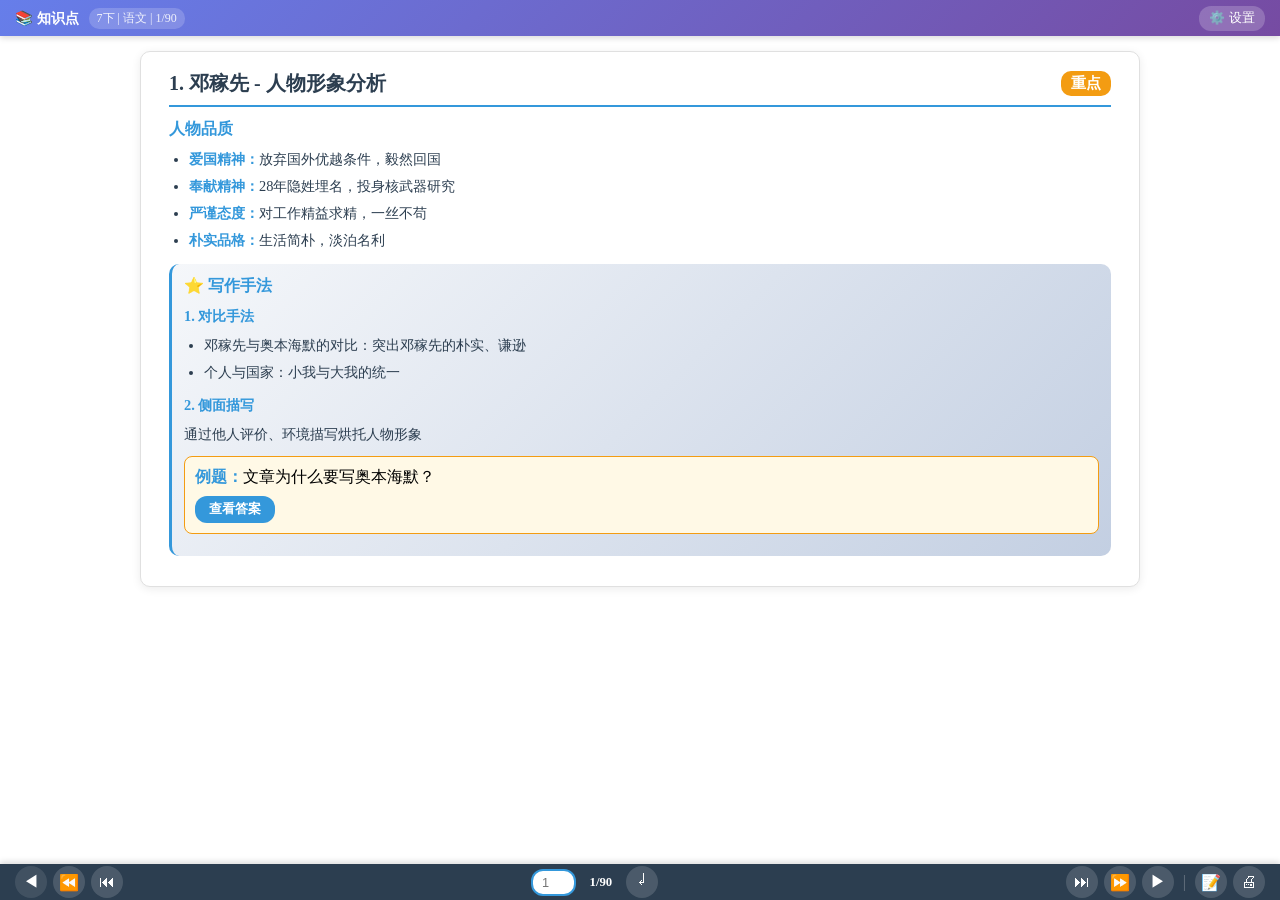
==== index.html @ 6ebe33c6 "refactor: 清理已合并的补充数据文件并修正文档 - 删除data/grade7b-history-supplement.js（已合并到主文件） - 删除data/grade7b-geograp" ====
<!DOCTYPE html>
<html lang="zh-CN">
<head>
    <meta charset="UTF-8">
    <meta name="viewport" content="width=device-width, initial-scale=1.0">
    <title>知识点学习</title>
    <style>
        * { margin: 0; padding: 0; box-sizing: border-box; }
        
        body { overflow: hidden; touch-action: none;
        }

        .container {
            width: 100%;
            min-height: 100vh;
            height: auto;
            background: white;
            display: flex;
            flex-direction: column;
            padding-bottom: 36px; /* 为底部导航栏留出空间 */
        }

        /* 顶部工具栏 - 超紧凑 */
        .toolbar {
            background: linear-gradient(135deg, #667eea 0%, #764ba2 100%);
            color: white;
            padding: 6px 15px;
            display: flex;
            justify-content: space-between;
            align-items: center;
            box-shadow: 0 2px 6px rgba(0,0,0,0.15);
            z-index: 1000;
            height: 36px;
            flex-shrink: 0;
        }

        .toolbar-left {
            display: flex;
            align-items: center;
            gap: 10px;
        }

        .toolbar h1 {
            font-size: 0.9em;
            font-weight: 600;
        }

        .stats-text {
            font-size: 0.75em;
            opacity: 0.9;
            padding: 2px 8px;
            background: rgba(255,255,255,0.2);
            border-radius: 10px;
        }

        .settings-btn {
            background: rgba(255,255,255,0.2);
            color: white;
            border: none;
            padding: 4px 10px;
            border-radius: 12px;
            cursor: pointer;
            font-size: 0.8em;
            transition: all 0.3s;
        }

        .settings-btn:hover {
            background: rgba(255,255,255,0.3);
        }

        /* 设置面板 */
        .settings-panel {
            position: fixed;
            top: 38px;
            right: 15px;
            background: white;
            border-radius: 10px;
            padding: 12px;
            box-shadow: 0 4px 20px rgba(0,0,0,0.25);
            z-index: 1000;
            display: none;
            min-width: 200px;
        }

        .settings-panel.show {
            display: block;
            animation: slideDown 0.2s ease;
        }

        @keyframes slideDown {
            from { opacity: 0; transform: translateY(-6px); }
            to { opacity: 1; transform: translateY(0); }
        }

        .settings-group {
            margin-bottom: 10px;
        }

        .settings-group:last-child {
            margin-bottom: 0;
        }

        .settings-label {
            color: #2c3e50;
            font-weight: 600;
            margin-bottom: 5px;
            display: block;
            font-size: 0.8em;
        }

        .settings-select {
            width: 100%;
            padding: 6px;
            border: 2px solid #3498db;
            border-radius: 6px;
            font-size: 0.85em;
            cursor: pointer;
            background: white;
        }

        /* 主内容区 - 固定高度，内部滚动 */
        .main-content {
            flex: 1;
            overflow-y: visible;
            overflow-x: hidden;
            padding: 15px 25px;
            padding-bottom: 60px; /* 为底部导航栏留出空间 */
            touch-action: pan-y;
            -webkit-overflow-scrolling: touch;
        }

        /* 知识点卡片 - 紧凑 */
        .slide-card {
            /* No transition - controlled by JS */
            transition: transform 0.25s ease-out, opacity 0.25s ease-out;
        }
        
        @keyframes slideInLeft {
            from { transform: translateX(30px); opacity: 0; }
            to { transform: translateX(0); opacity: 1; }
        }
        
        @keyframes slideInRight {
            from { transform: translateX(-30px); opacity: 0; }
            to { transform: translateX(0); opacity: 1; }
        }
        
        .slide-card.animate-left {
            animation: slideInLeft 0.25s ease-out;
        }
        
        .slide-card.animate-right {
            animation: slideInRight 0.25s ease-out;
        }
        
        .slide-card {
            max-width: 1000px;
            margin: 0 auto;
            background: white;
            border-radius: 10px;
            padding: 18px 28px;
            box-shadow: 0 2px 10px rgba(0,0,0,0.08);
            border: 1px solid #e0e0e0;
        }

        .slide-card h3 {
            color: #2c3e50;
            font-size: 1.25em;
            margin-bottom: 12px;
            padding-bottom: 8px;
            border-bottom: 2px solid #3498db;
            display: flex;
            align-items: center;
            justify-content: space-between;
        }

        .tag {
            display: inline-block;
            padding: 3px 10px;
            border-radius: 10px;
            font-size: 0.75em;
            font-weight: 600;
        }

        .tag.important { background: #f39c12; color: white; }
        .tag.basic { background: #27ae60; color: white; }

        .slide-card h4 {
            color: #3498db;
            font-size: 1em;
            margin: 12px 0 8px;
        }

        .slide-card h5 {
            color: #2c3e50;
            font-size: 0.95em;
            margin: 10px 0 6px;
        }

        .slide-card p {
            line-height: 1.6;
            color: #2c3e50;
            margin-bottom: 6px;
            font-size: 0.9em;
        }

        .slide-card ul {
            margin-left: 20px;
            margin-bottom: 10px;
        }

        .slide-card li {
            line-height: 1.6;
            margin-bottom: 4px;
            color: #2c3e50;
            font-size: 0.9em;
        }

        .slide-card strong {
            color: #3498db;
            font-weight: 600;
        }

        .formula {
            background: #2c3e50;
            color: white;
            padding: 10px 15px;
            border-radius: 8px;
            margin: 10px 0;
            font-family: 'Courier New', monospace;
            line-height: 1.5;
            font-size: 0.85em;
        }

        .advanced {
            background: linear-gradient(135deg, #f5f7fa 0%, #c3cfe2 100%);
            padding: 12px;
            border-radius: 10px;
            margin: 12px 0;
            border-left: 3px solid #3498db;
        }

        .advanced h4 {
            color: #3498db;
            margin-top: 0;
            margin-bottom: 8px;
        }

        .example {
            background: #fff9e6;
            border: 1px solid #f39c12;
            padding: 10px;
            border-radius: 8px;
            margin: 10px 0;
        }

        .answer {
            display: none;
            background: #ecf0f1;
            padding: 10px;
            border-radius: 8px;
            margin-top: 8px;
            border-left: 3px solid #27ae60;
            line-height: 1.5;
            font-size: 0.85em;
        }

        .answer.show {
            display: block;
            animation: fadeIn 0.2s ease;
        }

        @keyframes fadeIn {
            from { opacity: 0; }
            to { opacity: 1; }
        }

        .show-answer {
            background: #3498db;
            color: white;
            border: none;
            padding: 5px 14px;
            border-radius: 12px;
            cursor: pointer;
            font-weight: 600;
            font-size: 0.8em;
            margin-top: 8px;
            transition: all 0.3s;
        }

        .show-answer:hover {
            background: #2980b9;
        }

        /* 底部工具栏 - 超紧凑 */
        .nav-bar {
            position: fixed;
            bottom: 0;
            left: 0;
            right: 0;
            background: #2c3e50;
            padding: 6px 15px;
            display: flex;
            justify-content: space-between;
            align-items: center;
            box-shadow: 0 -2px 6px rgba(0,0,0,0.15);
            z-index: 1000;
            height: 36px;
        }

        .nav-left, .nav-center, .nav-right {
            display: flex;
            align-items: center;
            gap: 6px;
        }

        .icon-btn {
            background: rgba(255,255,255,0.15);
            color: white;
            border: none;
            width: 32px;
            height: 32px;
            border-radius: 50%;
            cursor: pointer;
            font-size: 1em;
            transition: all 0.3s;
            display: flex;
            align-items: center;
            justify-content: center;
        }

        .icon-btn:hover {
            background: #3498db;
            transform: scale(1.1);
        }

        .icon-btn:disabled {
            background: rgba(255,255,255,0.1);
            cursor: not-allowed;
            transform: none;
        }

        .page-info {
            color: white;
            font-size: 0.8em;
            font-weight: 600;
            padding: 0 8px;
        }

        .jump-input {
            width: 45px;
            padding: 4px 6px;
            border: 2px solid #3498db;
            border-radius: 12px;
            text-align: center;
            font-size: 0.8em;
            background: white;
        }

        /* 响应式 */
        @media (max-width: 768px) {
            .toolbar {
                padding: 5px 12px;
                height: 34px;
            }

            .toolbar h1 {
                font-size: 0.85em;
            }

            .stats-text {
                font-size: 0.7em;
            }

            .main-content {
                padding: 12px;
                padding-bottom: 70px; /* 移动端增加底部间距 */
            }

            .slide-card {
                padding: 15px;
            }

            .slide-card h3 {
                font-size: 1.1em;
            }

            .nav-bar {
                padding: 5px 10px;
                height: 34px;
            }

            .icon-btn {
                width: 28px;
                height: 28px;
                font-size: 0.9em;
            }
        }

        /* 打印样式 */
        @media print {
            .toolbar, .nav-bar, .settings-panel {
                display: none !important;
            }

            .main-content {
                overflow: visible;
                height: auto;
            }

            .slide-card {
                box-shadow: none;
                border: 1px solid #ddd;
            }
        }
    </style>
</head>
<body>
    <div class="container">
        <!-- 顶部工具栏 -->
        <div class="toolbar">
            <div class="toolbar-left">
                <h1>📚 知识点</h1>
                <span class="stats-text" id="statsText">7下 | 语文 | 1/90</span>
            </div>
            <button class="settings-btn" onclick="toggleSettings()">⚙️ 设置</button>
        </div>

        <!-- 设置面板 -->
        <div class="settings-panel" id="settingsPanel">
            <div class="settings-group">
                <label class="settings-label">选择年级</label>
                <select class="settings-select" id="gradeSelect" onchange="changeGrade()">
                    <option value="grade2">2年级下学期</option>
                    <option value="grade7a">7年级上学期</option>
                    <option value="grade7b" selected>7年级下学期</option>
                    <option value="grade8a">8年级上学期</option>
                    <option value="grade8b">8年级下学期</option>
                </select>
            </div>
            <div class="settings-group">
                <label class="settings-label">选择科目</label>
                <select class="settings-select" id="subjectSelect" onchange="changeSubject()">
                    <option value="chinese" selected>📖 语文</option>
                    <option value="math">🔢 数学</option>
                    <option value="english">🇬🇧 英语</option>
                    <option value="history">📜 历史</option>
                    <option value="geography">🌍 地理</option>
                </select>
            </div>
        </div>

        <!-- 主内容区 -->
        <div class="main-content" id="mainContent">
            <div class="slide-card" id="slideContent">
                <!-- 内容将在这里显示 -->
            </div>
        </div>

        <!-- 底部工具栏 -->
        <div class="nav-bar">
            <div class="nav-left">
                <button class="icon-btn" id="prevBtn" onclick="navigate(-1)" title="上一页">◀</button>
                <button class="icon-btn" onclick="navigate(-10)" title="后退10页">⏪</button>
                <button class="icon-btn" onclick="jumpToFirst()" title="第一页">⏮</button>
            </div>
            
            <div class="nav-center">
                <input type="number" class="jump-input" id="jumpInput" min="1" placeholder="1" title="输入页码">
                <span class="page-info" id="pageInfo">1/90</span>
                <button class="icon-btn" onclick="jumpToPage()" title="跳转">↵</button>
            </div>
            
            <div class="nav-right">
                <button class="icon-btn" onclick="jumpToEnd()" title="最后一页">⏭</button>
                <button class="icon-btn" onclick="navigate(10)" title="前进10页">⏩</button>
                <button class="icon-btn" id="nextBtn" onclick="navigate(1)" title="下一页">▶</button>
                <span style="color: rgba(255,255,255,0.3); margin: 0 3px;">|</span>
                <button class="icon-btn" onclick="exportMarkdown()" title="保存为Markdown">📝</button>
                <button class="icon-btn" onclick="window.print()" title="打印/保存PDF">🖨</button>
            </div>
        </div>
    </div>

    <!-- 加载知识点库 -->
    <script src="grade7b-chinese.js"></script>
    <script src="grade7b-math.js"></script>
    <script src="grade7b-english.js"></script>
    <script src="grade7b-history.js"></script>
    <script src="grade7b-geography.js"></script>

    <script>
        // 数据展平函数
        function flattenKnowledge(data) {
            if (!data) return [];
            if (Array.isArray(data)) return data;
            if (data.units) {
                let result = [];
                for (let unit of data.units) {
                    if (unit.knowledgePoints) result = result.concat(unit.knowledgePoints);
                }
                return result;
            }
            if (data.chapters) {
                let result = [];
                for (let chapter of data.chapters) {
                    if (chapter.knowledgePoints) result = result.concat(chapter.knowledgePoints);
                }
                return result;
            }
            // 处理unit1, unit2, unit3格式
            let result = [];
            for (let i = 1; i <= 10; i++) {
                let unit = data['unit' + i];
                if (unit && Array.isArray(unit)) {
                    result = result.concat(unit);
                }
            }
            return result;
        }

        // 知识点格式转换
        function convertKnowledgePoint(kp, subject) {
            let content = '';
            let tag = '基础';
            let tagClass = 'basic';
            let title = '';

            if (subject === 'chinese') {
                // 语文已经是正确格式
                return kp;
            } else if (subject === 'math') {
                title = kp.name || kp.id || '知识点';
                tag = (kp.tags && kp.tags.includes('必考')) ? '重点' : '基础';
                tagClass = (kp.tags && kp.tags.includes('必考')) ? 'important' : 'basic';

                if (kp.definition) {
                    content += `<h4>定义</h4><p>${kp.definition}</p>`;
                }
                if (kp.formula) {
                    content += `<div class="formula">${kp.formula}</div>`;
                }
                if (kp.example) {
                    content += `<div class="example">`;
                    content += `<strong>例题：</strong>${kp.example.question}<br/>`;
                    content += `<button class="show-answer" onclick="toggleAnswer(this)">查看答案</button>`;
                    content += `<div class="answer">${kp.example.answer}</div>`;
                    content += `</div>`;
                }
                if (kp.commonErrors) {
                    content += `<div class="advanced"><h4>⚠️ 易错点</h4><p>${kp.commonErrors}</p></div>`;
                }
            } else if (subject === 'english') {
                title = kp.title || kp.id || '知识点';
                tag = (kp.tag === '必考') ? '重点' : '基础';
                tagClass = (kp.tag === '必考') ? 'important' : 'basic';

                if (kp.grammar) {
                    content += `<h4>语法</h4><p>${kp.grammar}</p>`;
                }
                if (kp.vocabulary) {
                    content += `<h4>词汇</h4><p>${kp.vocabulary}</p>`;
                }
                if (kp.examples && kp.examples.length > 0) {
                    content += `<h4>📝 例句</h4><ul>`;
                    kp.examples.forEach(ex => {
                        content += `<li><strong>${ex.en}</strong> - ${ex.cn}`;
                        if (ex.note) content += ` (${ex.note})`;
                        content += `</li>`;
                    });
                    content += `</ul>`;
                }
                if (kp.commonMistakes) {
                    content += `<div class="advanced"><h4>⚠️ 易错</h4><p>${kp.commonMistakes}</p></div>`;
                }
            }

            return { title, tag, tagClass, content };
        }

        // 清理内容
        function cleanContent(html) {
            return html.replace(/如图[，,。、]/g, '')
                       .replace(/\(如图\)/g, '')
                       .replace(/（如图）/g, '')
                       .replace(/如图所示[，,。、]/g, '');
        }

        // 各年级知识点数据
        const gradeData = {
            grade2: {
                chinese: [
                    {
                        title: "1. 认识常用汉字",
                        tag: "基础",
                        tagClass: "basic",
                        content: `
                            <h4>多音字</h4>
                            <ul>
                                <li><strong>乐：</strong>lè（快乐）、yuè（音乐）</li>
                                <li><strong>长：</strong>cháng（长短）、zhǎng（成长）</li>
                                <li><strong>种：</strong>zhǒng（种子）、zhòng（种树）</li>
                            </ul>
                            <h4>形近字</h4>
                            <ul>
                                <li>已（已经）/ 己（自己）</li>
                                <li>峰（山峰）/ 锋（锋利）</li>
                            </ul>
                        `
                    },
                    {
                        title: "2. 词语积累",
                        tag: "基础",
                        tagClass: "basic",
                        content: `
                            <h4>AABB式词语</h4>
                            <ul>
                                <li>高高兴兴、平平安安、快快乐乐</li>
                                <li>明明白白、红红火火、干干净净</li>
                            </ul>
                            <h4>ABAB式词语</h4>
                            <ul>
                                <li>雪白雪白、火红火红、碧绿碧绿</li>
                            </ul>
                        `
                    },
                    {
                        title: "3. 句子训练",
                        tag: "重点",
                        tagClass: "important",
                        content: `
                            <h4>标点符号</h4>
                            <ul>
                                <li><strong>句号（。）：</strong>陈述句末尾</li>
                                <li><strong>问号（？）：</strong>疑问句末尾</li>
                                <li><strong>感叹号（！）：</strong>感叹句末尾</li>
                            </ul>
                            <div class="example">
                                <strong>例题：</strong>给句子加标点<br>
                                1. 春天来了__<br>
                                2. 你去哪里__<br>
                                <button class="show-answer" onclick="toggleAnswer(this)">查看答案</button>
                                <div class="answer">
                                    1. 春天来了。<br>
                                    2. 你去哪里？
                                </div>
                            </div>
                        `
                    }
                ],
                math: [
                    {
                        title: "1. 万以内数的认识",
                        tag: "基础",
                        tagClass: "basic",
                        content: `
                            <h4>数位顺序</h4>
                            <ul>
                                <li>个位、十位、百位、千位、万位</li>
                            </ul>
                            <h4>数的组成</h4>
                            <p>3254 = 3000 + 200 + 50 + 4</p>
                            <p>= 3个千 + 2个百 + 5个十 + 4个一</p>
                        `
                    }
                ],
                english: [
                    {
                        title: "1. Numbers 1-20",
                        tag: "基础",
                        tagClass: "basic",
                        content: `
                            <h4>数字1-20</h4>
                            <p>one, two, three, four, five, six, seven, eight, nine, ten</p>
                            <p>eleven, twelve, thirteen, fourteen, fifteen, sixteen, seventeen, eighteen, nineteen, twenty</p>
                        `
                    }
                ],
                history: [],
                geography: []
            },
            grade7a: {
                chinese: [
                    {
                        title: "1. 古诗文《世说新语》",
                        tag: "必考",
                        tagClass: "important",
                        content: `
                            <h4>《咏雪》</h4>
                            <p>谢太傅寒雪日内集，与儿女讲论文义。俄而雪骤，公欣然曰："白雪纷纷何所似？"兄子胡儿曰："撒盐空中差可拟。"兄女曰："未若柳絮因风起。"公大笑乐。</p>
                            <h4>重点字词</h4>
                            <ul>
                                <li>内集：把家里人聚集在一起</li>
                                <li>儿女：子侄辈</li>
                                <li>俄而：不久，一会儿</li>
                            </ul>
                        `
                    }
                ],
                math: [],
                english: [],
                history: [],
                geography: []
            },
            grade7b: {
                chinese: flattenKnowledge(typeof grade7bChinese !== 'undefined' ? grade7bChinese : []),
                math: flattenKnowledge(typeof grade7bMath !== 'undefined' ? grade7bMath : {}).map(kp => convertKnowledgePoint(kp, 'math')),
                english: flattenKnowledge(typeof grade7bEnglish !== 'undefined' ? grade7bEnglish : {}).map(kp => convertKnowledgePoint(kp, 'english')),
                history: flattenKnowledge(typeof grade7bHistory !== 'undefined' ? grade7bHistory : []),
                geography: typeof grade7bGeography !== 'undefined' ? grade7bGeography : []
            },
            grade8a: {
                chinese: [],
                math: [],
                english: [],
                history: [],
                geography: []
            },
            grade8b: {
                chinese: [],
                math: [],
                english: [],
                history: [],
                geography: []
            }
        };

        // 状态
        let currentGrade = 'grade7b';
        let currentSubject = 'chinese';
        let currentIndex = 0;
        let settingsVisible = false;
        let touchStartX = 0;
        let touchEndX = 0;

        // 科目名称映射
        const subjectNames = {
            chinese: '语文',
            math: '数学',
            english: '英语',
            history: '历史',
            geography: '地理'
        };

        const gradeNames = {
            grade2: '2下',
            grade7a: '7上',
            grade7b: '7下',
            grade8a: '8上',
            grade8b: '8下'
        };

        // 初始化
        function init() {
            updateSlide();
            updateSubjectOptions();
            
            // 点击页面其他地方关闭设置面板
            document.addEventListener('click', (e) => {
                if (settingsVisible && 
                    !e.target.closest('.settings-panel') && 
                    !e.target.closest('.settings-btn')) {
                    toggleSettings();
                }
            });

            // Click left/right half
            const mainContent = document.getElementById('mainContent');
            
            // Touch events for swipe
            mainContent.addEventListener('touchstart', function(e) {
                touchStartX = e.changedTouches[0].screenX;
            }, {passive: false});

            mainContent.addEventListener('touchend', function(e) {
                touchEndX = e.changedTouches[0].screenX;
                handleSwipe();
            }, {passive: false});

            // Click handler
            mainContent.addEventListener('click', function(e) {
                const width = window.innerWidth;
                const x = e.clientX;
                
                if (x < width / 2) {
                    navigate(-1);
                } else {
                    navigate(1);
                }
            });
        }

        // 更新科目选项
        function updateSubjectOptions() {
            const data = gradeData[currentGrade];
            const select = document.getElementById('subjectSelect');
            
            select.innerHTML = '';
            
            const subjects = [
                { key: 'chinese', icon: '📖', name: '语文' },
                { key: 'math', icon: '🔢', name: '数学' },
                { key: 'english', icon: '🇬🇧', name: '英语' },
                { key: 'history', icon: '📜', name: '历史' },
                { key: 'geography', icon: '🌍', name: '地理' }
            ];
            
            subjects.forEach(s => {
                const count = data[s.key] ? data[s.key].length : 0;
                const option = document.createElement('option');
                option.value = s.key;
                option.textContent = `${s.icon} ${s.name} (${count})`;
                if (count === 0) option.disabled = true;
                select.appendChild(option);
            });
            
            select.value = currentSubject;
        }

        // 处理滑动
        function handleSwipe() {
            const swipeThreshold = 50;
            const diff = touchStartX - touchEndX;

            if (Math.abs(diff) > swipeThreshold) {
                if (diff > 0) {
                    navigate(1);
                } else {
                    navigate(-1);
                }
            }
        }

        // 切换设置面板
        function toggleSettings() {
            settingsVisible = !settingsVisible;
            document.getElementById('settingsPanel').classList.toggle('show', settingsVisible);
        }

        // 从设置面板改变年级
        function changeGrade() {
            currentGrade = document.getElementById('gradeSelect').value;
            currentSubject = 'chinese';
            currentIndex = 0;
            updateSubjectOptions();
            updateSlide();
            if (settingsVisible) toggleSettings();
            document.getElementById('mainContent').scrollTop = 0;
        }

        // 从设置面板改变科目
        function changeSubject() {
            currentSubject = document.getElementById('subjectSelect').value;
            currentIndex = 0;
            updateSlide();
            if (settingsVisible) toggleSettings();
            document.getElementById('mainContent').scrollTop = 0;
        }

        // 更新幻灯片
        function updateSlide() {
            const data = gradeData[currentGrade][currentSubject];

            if (!data || data.length === 0) {
                document.getElementById('slideContent').innerHTML = `
                    <h3>暂无内容 <span class="tag basic">提示</span></h3>
                    <p>该年级科目的知识点正在补充中...</p>
                `;
                document.getElementById('statsText').textContent =
                    `${gradeNames[currentGrade]} | ${subjectNames[currentSubject]} | 0/0`;
                document.getElementById('pageInfo').textContent = '0/0';
                return;
            }

            const item = data[currentIndex];
            console.log('当前知识点:', item);

            // 更新统计信息
            document.getElementById('statsText').textContent =
                `${gradeNames[currentGrade]} | ${subjectNames[currentSubject]} | ${currentIndex + 1}/${data.length}`;

            document.getElementById('pageInfo').textContent =
                `${currentIndex + 1}/${data.length}`;

            document.getElementById('jumpInput').placeholder = currentIndex + 1;

            // 清理内容并更新
            const cleanHtml = cleanContent(item.content);
            document.getElementById('slideContent').innerHTML = `
                <h3>${item.title} <span class="tag ${item.tagClass}">${item.tag}</span></h3>
                ${cleanHtml}
            `;

            // 更新按钮状态
            document.getElementById('prevBtn').disabled = currentIndex === 0;
            document.getElementById('nextBtn').disabled = currentIndex >= data.length - 1;
        }

        // 导航
        function navigate(direction) {
            const data = gradeData[currentGrade][currentSubject];
            if (!data || data.length === 0) return;
            
            const newIndex = currentIndex + direction;
            
            if (newIndex >= 0 && newIndex < data.length) {
                // Add animation
                const card = document.getElementById('slideContent');
                card.classList.add(direction > 0 ? 'animate-left' : 'animate-right');
                
                setTimeout(() => {
                    currentIndex = newIndex;
                    updateSlide();
                    card.classList.remove('animate-left', 'animate-right');
                    document.getElementById('mainContent').scrollTop = 0;
                }, 150);
            }
        }

        // 跳转到第一页
        function jumpToFirst() {
            currentIndex = 0;
            updateSlide();
            document.getElementById('mainContent').scrollTop = 0;
        }

        // 跳转到最后一页
        function jumpToEnd() {
            const data = gradeData[currentGrade][currentSubject];
            if (!data || data.length === 0) return;
            currentIndex = data.length - 1;
            updateSlide();
            document.getElementById('mainContent').scrollTop = 0;
        }

        // 跳转到指定页
        function jumpToPage() {
            const input = document.getElementById('jumpInput');
            const pageNum = parseInt(input.value);
            const data = gradeData[currentGrade][currentSubject];
            
            if (data && pageNum >= 1 && pageNum <= data.length) {
                currentIndex = pageNum - 1;
                updateSlide();
                document.getElementById('mainContent').scrollTop = 0;
            }
            
            input.value = '';
        }

        // 导出Markdown
        function exportMarkdown() {
            const data = gradeData[currentGrade][currentSubject];
            if (!data || data.length === 0) return;

            let content = '# 知识点学习笔记\n\n';
            content += `> 年级：${gradeNames[currentGrade]}\n`;
            content += `> 科目：${subjectNames[currentSubject]}\n`;
            content += `> 导出时间：${new Date().toLocaleString('zh-CN')}\n\n`;
            content += '---\n\n';

            const item = data[currentIndex];
            content += `## ${item.title}\n\n`;
            
            const temp = document.createElement('div');
            temp.innerHTML = cleanContent(item.content);
            content += temp.textContent + '\n\n';

            const blob = new Blob([content], {type: 'text/markdown;charset=utf-8'});
            const url = URL.createObjectURL(blob);
            const a = document.createElement('a');
            a.href = url;
            a.download = `知识点-${gradeNames[currentGrade]}-${subjectNames[currentSubject]}-${currentIndex + 1}.md`;
            a.click();
            URL.revokeObjectURL(url);
        }

        // 切换答案显示
        function toggleAnswer(btn) {
            const answer = btn.nextElementSibling;
            answer.classList.toggle('show');
            btn.textContent = answer.classList.contains('show') ? '隐藏答案' : '查看答案';
        }

        // 键盘导航
        document.addEventListener('keydown', (e) => {
            if (e.target.tagName === 'INPUT') return;

            switch(e.key) {
                case 'ArrowLeft':
                    navigate(-1);
                    break;
                case 'ArrowRight':
                    navigate(1);
                    break;
                case 'Home':
                    jumpToFirst();
                    break;
                case 'End':
                    jumpToEnd();
                    break;
                case 'Escape':
                    if (settingsVisible) toggleSettings();
                    break;
            }
        });

        // 输出统计信息到控制台
        console.log('=== 知识点统计 ===');
        for (let grade in gradeData) {
            console.log(`\n${gradeNames[grade]}:`);
            for (let subject in gradeData[grade]) {
                const count = gradeData[grade][subject].length;
                if (count > 0) {
                    console.log(`  ${subjectNames[subject]}: ${count}个`);
                }
            }
        }

        // 页面加载完成后初始化
        document.addEventListener('DOMContentLoaded', init);
    </script>
</body>
</html>
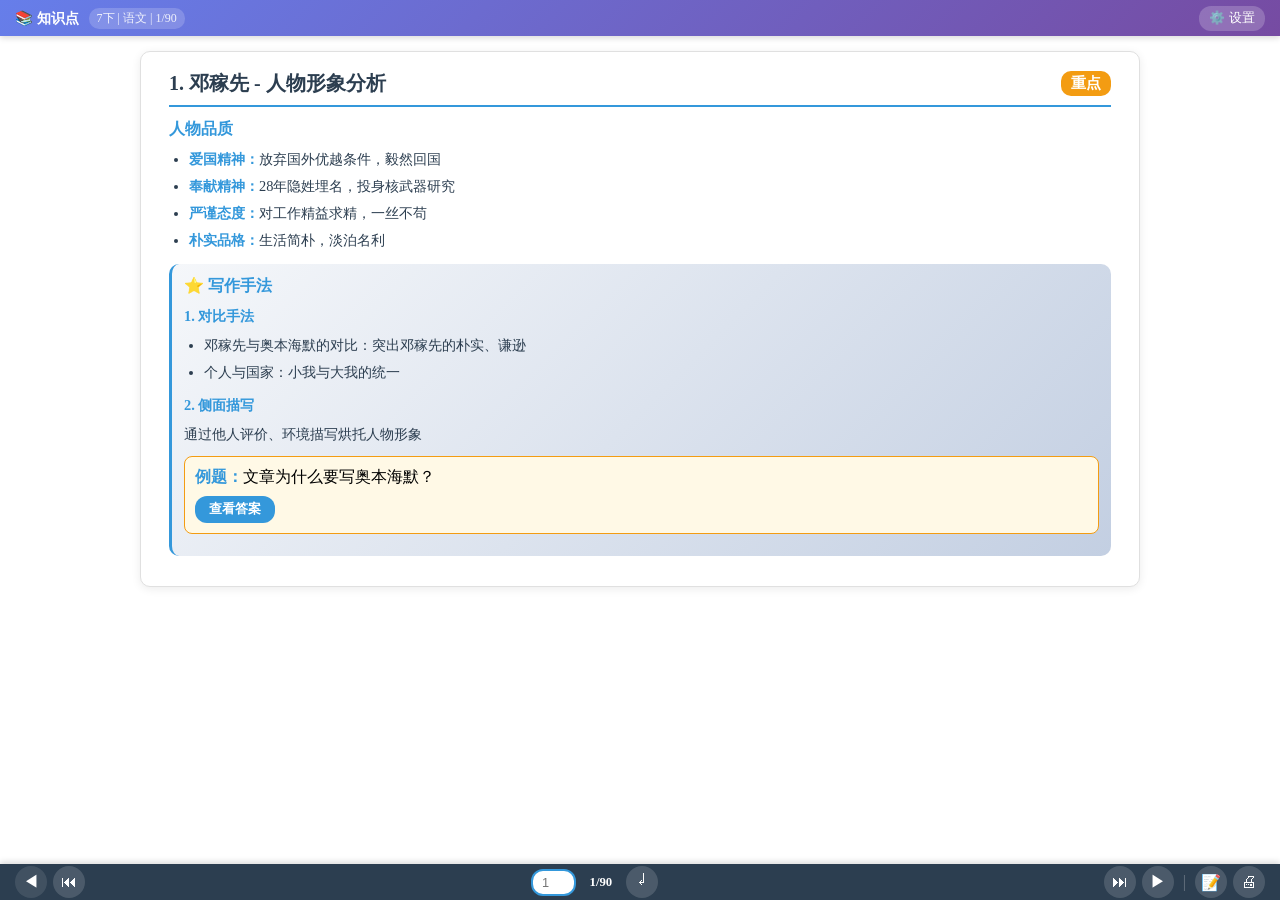
==== commit 9f4494b3: "refactor: 简化底部导航栏，移除快进快退按钮 - 删除后退10页(⏪)和前进10页(⏩)按钮 - 保留基本导航功能：上一页、下一页、首页、末页 - 确保打印和导出按钮始终可见 - 优化移动端显" ====
--- a/index.html
+++ b/index.html
@@ -461,19 +461,17 @@
         <div class="nav-bar">
             <div class="nav-left">
                 <button class="icon-btn" id="prevBtn" onclick="navigate(-1)" title="上一页">◀</button>
-                <button class="icon-btn" onclick="navigate(-10)" title="后退10页">⏪</button>
                 <button class="icon-btn" onclick="jumpToFirst()" title="第一页">⏮</button>
             </div>
-            
+
             <div class="nav-center">
                 <input type="number" class="jump-input" id="jumpInput" min="1" placeholder="1" title="输入页码">
                 <span class="page-info" id="pageInfo">1/90</span>
                 <button class="icon-btn" onclick="jumpToPage()" title="跳转">↵</button>
             </div>
-            
+
             <div class="nav-right">
                 <button class="icon-btn" onclick="jumpToEnd()" title="最后一页">⏭</button>
-                <button class="icon-btn" onclick="navigate(10)" title="前进10页">⏩</button>
                 <button class="icon-btn" id="nextBtn" onclick="navigate(1)" title="下一页">▶</button>
                 <span style="color: rgba(255,255,255,0.3); margin: 0 3px;">|</span>
                 <button class="icon-btn" onclick="exportMarkdown()" title="保存为Markdown">📝</button>
@@ -483,11 +481,11 @@
     </div>
 
     <!-- 加载知识点库 -->
-    <script src="grade7b-chinese.js"></script>
-    <script src="grade7b-math.js"></script>
-    <script src="grade7b-english.js"></script>
-    <script src="grade7b-history.js"></script>
-    <script src="grade7b-geography.js"></script>
+    <script src="grade7b-chinese.js?v=3"></script>
+    <script src="grade7b-math.js?v=2"></script>
+    <script src="grade7b-english.js?v=2"></script>
+    <script src="grade7b-history.js?v=3"></script>
+    <script src="grade7b-geography.js?v=2"></script>
 
     <script>
         // 数据展平函数
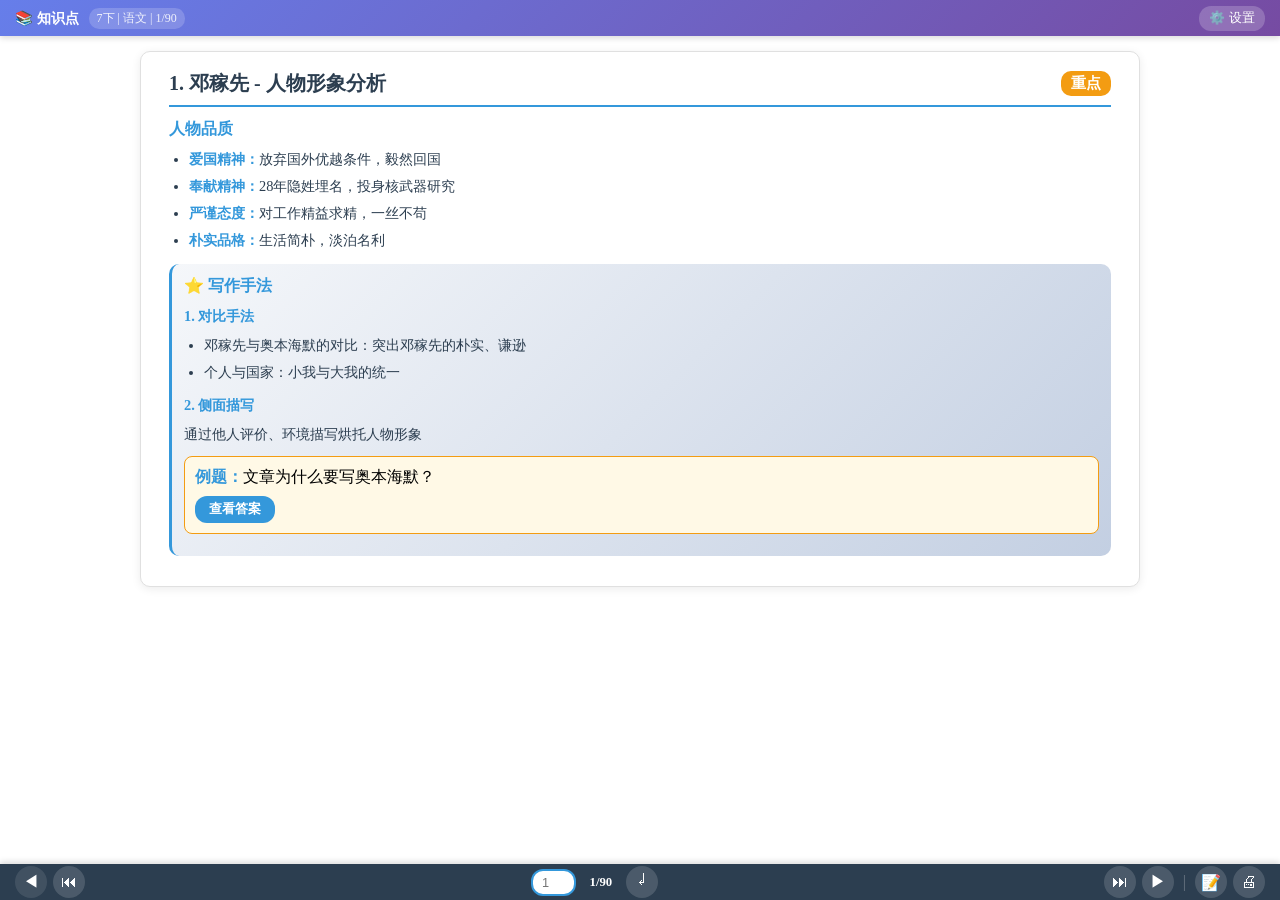
==== commit 51d8fdd9: "refactor: 拆分为模块化结构 - js/app.js, js/data.js, js/ui.js, js/storage.js, js/utils.js, styles/main.css" ====
--- a/index.html
+++ b/index.html
@@ -3,417 +3,8 @@
 <head>
     <meta charset="UTF-8">
     <meta name="viewport" content="width=device-width, initial-scale=1.0">
-    <title>知识点学习</title>
-    <style>
-        * { margin: 0; padding: 0; box-sizing: border-box; }
-        
-        body { overflow: hidden; touch-action: none;
-        }
-
-        .container {
-            width: 100%;
-            min-height: 100vh;
-            height: auto;
-            background: white;
-            display: flex;
-            flex-direction: column;
-            padding-bottom: 36px; /* 为底部导航栏留出空间 */
-        }
-
-        /* 顶部工具栏 - 超紧凑 */
-        .toolbar {
-            background: linear-gradient(135deg, #667eea 0%, #764ba2 100%);
-            color: white;
-            padding: 6px 15px;
-            display: flex;
-            justify-content: space-between;
-            align-items: center;
-            box-shadow: 0 2px 6px rgba(0,0,0,0.15);
-            z-index: 1000;
-            height: 36px;
-            flex-shrink: 0;
-        }
-
-        .toolbar-left {
-            display: flex;
-            align-items: center;
-            gap: 10px;
-        }
-
-        .toolbar h1 {
-            font-size: 0.9em;
-            font-weight: 600;
-        }
-
-        .stats-text {
-            font-size: 0.75em;
-            opacity: 0.9;
-            padding: 2px 8px;
-            background: rgba(255,255,255,0.2);
-            border-radius: 10px;
-        }
-
-        .settings-btn {
-            background: rgba(255,255,255,0.2);
-            color: white;
-            border: none;
-            padding: 4px 10px;
-            border-radius: 12px;
-            cursor: pointer;
-            font-size: 0.8em;
-            transition: all 0.3s;
-        }
-
-        .settings-btn:hover {
-            background: rgba(255,255,255,0.3);
-        }
-
-        /* 设置面板 */
-        .settings-panel {
-            position: fixed;
-            top: 38px;
-            right: 15px;
-            background: white;
-            border-radius: 10px;
-            padding: 12px;
-            box-shadow: 0 4px 20px rgba(0,0,0,0.25);
-            z-index: 1000;
-            display: none;
-            min-width: 200px;
-        }
-
-        .settings-panel.show {
-            display: block;
-            animation: slideDown 0.2s ease;
-        }
-
-        @keyframes slideDown {
-            from { opacity: 0; transform: translateY(-6px); }
-            to { opacity: 1; transform: translateY(0); }
-        }
-
-        .settings-group {
-            margin-bottom: 10px;
-        }
-
-        .settings-group:last-child {
-            margin-bottom: 0;
-        }
-
-        .settings-label {
-            color: #2c3e50;
-            font-weight: 600;
-            margin-bottom: 5px;
-            display: block;
-            font-size: 0.8em;
-        }
-
-        .settings-select {
-            width: 100%;
-            padding: 6px;
-            border: 2px solid #3498db;
-            border-radius: 6px;
-            font-size: 0.85em;
-            cursor: pointer;
-            background: white;
-        }
-
-        /* 主内容区 - 固定高度，内部滚动 */
-        .main-content {
-            flex: 1;
-            overflow-y: visible;
-            overflow-x: hidden;
-            padding: 15px 25px;
-            padding-bottom: 60px; /* 为底部导航栏留出空间 */
-            touch-action: pan-y;
-            -webkit-overflow-scrolling: touch;
-        }
-
-        /* 知识点卡片 - 紧凑 */
-        .slide-card {
-            /* No transition - controlled by JS */
-            transition: transform 0.25s ease-out, opacity 0.25s ease-out;
-        }
-        
-        @keyframes slideInLeft {
-            from { transform: translateX(30px); opacity: 0; }
-            to { transform: translateX(0); opacity: 1; }
-        }
-        
-        @keyframes slideInRight {
-            from { transform: translateX(-30px); opacity: 0; }
-            to { transform: translateX(0); opacity: 1; }
-        }
-        
-        .slide-card.animate-left {
-            animation: slideInLeft 0.25s ease-out;
-        }
-        
-        .slide-card.animate-right {
-            animation: slideInRight 0.25s ease-out;
-        }
-        
-        .slide-card {
-            max-width: 1000px;
-            margin: 0 auto;
-            background: white;
-            border-radius: 10px;
-            padding: 18px 28px;
-            box-shadow: 0 2px 10px rgba(0,0,0,0.08);
-            border: 1px solid #e0e0e0;
-        }
-
-        .slide-card h3 {
-            color: #2c3e50;
-            font-size: 1.25em;
-            margin-bottom: 12px;
-            padding-bottom: 8px;
-            border-bottom: 2px solid #3498db;
-            display: flex;
-            align-items: center;
-            justify-content: space-between;
-        }
-
-        .tag {
-            display: inline-block;
-            padding: 3px 10px;
-            border-radius: 10px;
-            font-size: 0.75em;
-            font-weight: 600;
-        }
-
-        .tag.important { background: #f39c12; color: white; }
-        .tag.basic { background: #27ae60; color: white; }
-
-        .slide-card h4 {
-            color: #3498db;
-            font-size: 1em;
-            margin: 12px 0 8px;
-        }
-
-        .slide-card h5 {
-            color: #2c3e50;
-            font-size: 0.95em;
-            margin: 10px 0 6px;
-        }
-
-        .slide-card p {
-            line-height: 1.6;
-            color: #2c3e50;
-            margin-bottom: 6px;
-            font-size: 0.9em;
-        }
-
-        .slide-card ul {
-            margin-left: 20px;
-            margin-bottom: 10px;
-        }
-
-        .slide-card li {
-            line-height: 1.6;
-            margin-bottom: 4px;
-            color: #2c3e50;
-            font-size: 0.9em;
-        }
-
-        .slide-card strong {
-            color: #3498db;
-            font-weight: 600;
-        }
-
-        .formula {
-            background: #2c3e50;
-            color: white;
-            padding: 10px 15px;
-            border-radius: 8px;
-            margin: 10px 0;
-            font-family: 'Courier New', monospace;
-            line-height: 1.5;
-            font-size: 0.85em;
-        }
-
-        .advanced {
-            background: linear-gradient(135deg, #f5f7fa 0%, #c3cfe2 100%);
-            padding: 12px;
-            border-radius: 10px;
-            margin: 12px 0;
-            border-left: 3px solid #3498db;
-        }
-
-        .advanced h4 {
-            color: #3498db;
-            margin-top: 0;
-            margin-bottom: 8px;
-        }
-
-        .example {
-            background: #fff9e6;
-            border: 1px solid #f39c12;
-            padding: 10px;
-            border-radius: 8px;
-            margin: 10px 0;
-        }
-
-        .answer {
-            display: none;
-            background: #ecf0f1;
-            padding: 10px;
-            border-radius: 8px;
-            margin-top: 8px;
-            border-left: 3px solid #27ae60;
-            line-height: 1.5;
-            font-size: 0.85em;
-        }
-
-        .answer.show {
-            display: block;
-            animation: fadeIn 0.2s ease;
-        }
-
-        @keyframes fadeIn {
-            from { opacity: 0; }
-            to { opacity: 1; }
-        }
-
-        .show-answer {
-            background: #3498db;
-            color: white;
-            border: none;
-            padding: 5px 14px;
-            border-radius: 12px;
-            cursor: pointer;
-            font-weight: 600;
-            font-size: 0.8em;
-            margin-top: 8px;
-            transition: all 0.3s;
-        }
-
-        .show-answer:hover {
-            background: #2980b9;
-        }
-
-        /* 底部工具栏 - 超紧凑 */
-        .nav-bar {
-            position: fixed;
-            bottom: 0;
-            left: 0;
-            right: 0;
-            background: #2c3e50;
-            padding: 6px 15px;
-            display: flex;
-            justify-content: space-between;
-            align-items: center;
-            box-shadow: 0 -2px 6px rgba(0,0,0,0.15);
-            z-index: 1000;
-            height: 36px;
-        }
-
-        .nav-left, .nav-center, .nav-right {
-            display: flex;
-            align-items: center;
-            gap: 6px;
-        }
-
-        .icon-btn {
-            background: rgba(255,255,255,0.15);
-            color: white;
-            border: none;
-            width: 32px;
-            height: 32px;
-            border-radius: 50%;
-            cursor: pointer;
-            font-size: 1em;
-            transition: all 0.3s;
-            display: flex;
-            align-items: center;
-            justify-content: center;
-        }
-
-        .icon-btn:hover {
-            background: #3498db;
-            transform: scale(1.1);
-        }
-
-        .icon-btn:disabled {
-            background: rgba(255,255,255,0.1);
-            cursor: not-allowed;
-            transform: none;
-        }
-
-        .page-info {
-            color: white;
-            font-size: 0.8em;
-            font-weight: 600;
-            padding: 0 8px;
-        }
-
-        .jump-input {
-            width: 45px;
-            padding: 4px 6px;
-            border: 2px solid #3498db;
-            border-radius: 12px;
-            text-align: center;
-            font-size: 0.8em;
-            background: white;
-        }
-
-        /* 响应式 */
-        @media (max-width: 768px) {
-            .toolbar {
-                padding: 5px 12px;
-                height: 34px;
-            }
-
-            .toolbar h1 {
-                font-size: 0.85em;
-            }
-
-            .stats-text {
-                font-size: 0.7em;
-            }
-
-            .main-content {
-                padding: 12px;
-                padding-bottom: 70px; /* 移动端增加底部间距 */
-            }
-
-            .slide-card {
-                padding: 15px;
-            }
-
-            .slide-card h3 {
-                font-size: 1.1em;
-            }
-
-            .nav-bar {
-                padding: 5px 10px;
-                height: 34px;
-            }
-
-            .icon-btn {
-                width: 28px;
-                height: 28px;
-                font-size: 0.9em;
-            }
-        }
-
-        /* 打印样式 */
-        @media print {
-            .toolbar, .nav-bar, .settings-panel {
-                display: none !important;
-            }
-
-            .main-content {
-                overflow: visible;
-                height: auto;
-            }
-
-            .slide-card {
-                box-shadow: none;
-                border: 1px solid #ddd;
-            }
-        }
-    </style>
+    <title>中小学知识点备忘</title>
+    <link rel="stylesheet" href="styles/main.css">
 </head>
 <body>
     <div class="container">
@@ -430,7 +21,7 @@
         <div class="settings-panel" id="settingsPanel">
             <div class="settings-group">
                 <label class="settings-label">选择年级</label>
-                <select class="settings-select" id="gradeSelect" onchange="changeGrade()">
+                <select class="settings-select" id="gradeSelect">
                     <option value="grade2">2年级下学期</option>
                     <option value="grade7a">7年级上学期</option>
                     <option value="grade7b" selected>7年级下学期</option>
@@ -440,7 +31,7 @@
             </div>
             <div class="settings-group">
                 <label class="settings-label">选择科目</label>
-                <select class="settings-select" id="subjectSelect" onchange="changeSubject()">
+                <select class="settings-select" id="subjectSelect">
                     <option value="chinese" selected>📖 语文</option>
                     <option value="math">🔢 数学</option>
                     <option value="english">🇬🇧 英语</option>
@@ -460,21 +51,21 @@
         <!-- 底部工具栏 -->
         <div class="nav-bar">
             <div class="nav-left">
-                <button class="icon-btn" id="prevBtn" onclick="navigate(-1)" title="上一页">◀</button>
-                <button class="icon-btn" onclick="jumpToFirst()" title="第一页">⏮</button>
+                <button class="icon-btn" id="prevBtn" onclick="App.navigate(-1)" title="上一页">◀</button>
+                <button class="icon-btn" onclick="App.jumpToFirst()" title="第一页">⏮</button>
             </div>
 
             <div class="nav-center">
                 <input type="number" class="jump-input" id="jumpInput" min="1" placeholder="1" title="输入页码">
                 <span class="page-info" id="pageInfo">1/90</span>
-                <button class="icon-btn" onclick="jumpToPage()" title="跳转">↵</button>
+                <button class="icon-btn" onclick="App.jumpToPage()" title="跳转">↵</button>
             </div>
 
             <div class="nav-right">
-                <button class="icon-btn" onclick="jumpToEnd()" title="最后一页">⏭</button>
-                <button class="icon-btn" id="nextBtn" onclick="navigate(1)" title="下一页">▶</button>
+                <button class="icon-btn" onclick="App.jumpToEnd()" title="最后一页">⏭</button>
+                <button class="icon-btn" id="nextBtn" onclick="App.navigate(1)" title="下一页">▶</button>
                 <span style="color: rgba(255,255,255,0.3); margin: 0 3px;">|</span>
-                <button class="icon-btn" onclick="exportMarkdown()" title="保存为Markdown">📝</button>
+                <button class="icon-btn" onclick="App.doExportMarkdown()" title="保存为Markdown">📝</button>
                 <button class="icon-btn" onclick="window.print()" title="打印/保存PDF">🖨</button>
             </div>
         </div>
@@ -487,536 +78,11 @@
     <script src="grade7b-history.js?v=3"></script>
     <script src="grade7b-geography.js?v=2"></script>
 
-    <script>
-        // 数据展平函数
-        function flattenKnowledge(data) {
-            if (!data) return [];
-            if (Array.isArray(data)) return data;
-            if (data.units) {
-                let result = [];
-                for (let unit of data.units) {
-                    if (unit.knowledgePoints) result = result.concat(unit.knowledgePoints);
-                }
-                return result;
-            }
-            if (data.chapters) {
-                let result = [];
-                for (let chapter of data.chapters) {
-                    if (chapter.knowledgePoints) result = result.concat(chapter.knowledgePoints);
-                }
-                return result;
-            }
-            // 处理unit1, unit2, unit3格式
-            let result = [];
-            for (let i = 1; i <= 10; i++) {
-                let unit = data['unit' + i];
-                if (unit && Array.isArray(unit)) {
-                    result = result.concat(unit);
-                }
-            }
-            return result;
-        }
-
-        // 知识点格式转换
-        function convertKnowledgePoint(kp, subject) {
-            let content = '';
-            let tag = '基础';
-            let tagClass = 'basic';
-            let title = '';
-
-            if (subject === 'chinese') {
-                // 语文已经是正确格式
-                return kp;
-            } else if (subject === 'math') {
-                title = kp.name || kp.id || '知识点';
-                tag = (kp.tags && kp.tags.includes('必考')) ? '重点' : '基础';
-                tagClass = (kp.tags && kp.tags.includes('必考')) ? 'important' : 'basic';
-
-                if (kp.definition) {
-                    content += `<h4>定义</h4><p>${kp.definition}</p>`;
-                }
-                if (kp.formula) {
-                    content += `<div class="formula">${kp.formula}</div>`;
-                }
-                if (kp.example) {
-                    content += `<div class="example">`;
-                    content += `<strong>例题：</strong>${kp.example.question}<br/>`;
-                    content += `<button class="show-answer" onclick="toggleAnswer(this)">查看答案</button>`;
-                    content += `<div class="answer">${kp.example.answer}</div>`;
-                    content += `</div>`;
-                }
-                if (kp.commonErrors) {
-                    content += `<div class="advanced"><h4>⚠️ 易错点</h4><p>${kp.commonErrors}</p></div>`;
-                }
-            } else if (subject === 'english') {
-                title = kp.title || kp.id || '知识点';
-                tag = (kp.tag === '必考') ? '重点' : '基础';
-                tagClass = (kp.tag === '必考') ? 'important' : 'basic';
-
-                if (kp.grammar) {
-                    content += `<h4>语法</h4><p>${kp.grammar}</p>`;
-                }
-                if (kp.vocabulary) {
-                    content += `<h4>词汇</h4><p>${kp.vocabulary}</p>`;
-                }
-                if (kp.examples && kp.examples.length > 0) {
-                    content += `<h4>📝 例句</h4><ul>`;
-                    kp.examples.forEach(ex => {
-                        content += `<li><strong>${ex.en}</strong> - ${ex.cn}`;
-                        if (ex.note) content += ` (${ex.note})`;
-                        content += `</li>`;
-                    });
-                    content += `</ul>`;
-                }
-                if (kp.commonMistakes) {
-                    content += `<div class="advanced"><h4>⚠️ 易错</h4><p>${kp.commonMistakes}</p></div>`;
-                }
-            }
-
-            return { title, tag, tagClass, content };
-        }
-
-        // 清理内容
-        function cleanContent(html) {
-            return html.replace(/如图[，,。、]/g, '')
-                       .replace(/\(如图\)/g, '')
-                       .replace(/（如图）/g, '')
-                       .replace(/如图所示[，,。、]/g, '');
-        }
-
-        // 各年级知识点数据
-        const gradeData = {
-            grade2: {
-                chinese: [
-                    {
-                        title: "1. 认识常用汉字",
-                        tag: "基础",
-                        tagClass: "basic",
-                        content: `
-                            <h4>多音字</h4>
-                            <ul>
-                                <li><strong>乐：</strong>lè（快乐）、yuè（音乐）</li>
-                                <li><strong>长：</strong>cháng（长短）、zhǎng（成长）</li>
-                                <li><strong>种：</strong>zhǒng（种子）、zhòng（种树）</li>
-                            </ul>
-                            <h4>形近字</h4>
-                            <ul>
-                                <li>已（已经）/ 己（自己）</li>
-                                <li>峰（山峰）/ 锋（锋利）</li>
-                            </ul>
-                        `
-                    },
-                    {
-                        title: "2. 词语积累",
-                        tag: "基础",
-                        tagClass: "basic",
-                        content: `
-                            <h4>AABB式词语</h4>
-                            <ul>
-                                <li>高高兴兴、平平安安、快快乐乐</li>
-                                <li>明明白白、红红火火、干干净净</li>
-                            </ul>
-                            <h4>ABAB式词语</h4>
-                            <ul>
-                                <li>雪白雪白、火红火红、碧绿碧绿</li>
-                            </ul>
-                        `
-                    },
-                    {
-                        title: "3. 句子训练",
-                        tag: "重点",
-                        tagClass: "important",
-                        content: `
-                            <h4>标点符号</h4>
-                            <ul>
-                                <li><strong>句号（。）：</strong>陈述句末尾</li>
-                                <li><strong>问号（？）：</strong>疑问句末尾</li>
-                                <li><strong>感叹号（！）：</strong>感叹句末尾</li>
-                            </ul>
-                            <div class="example">
-                                <strong>例题：</strong>给句子加标点<br>
-                                1. 春天来了__<br>
-                                2. 你去哪里__<br>
-                                <button class="show-answer" onclick="toggleAnswer(this)">查看答案</button>
-                                <div class="answer">
-                                    1. 春天来了。<br>
-                                    2. 你去哪里？
-                                </div>
-                            </div>
-                        `
-                    }
-                ],
-                math: [
-                    {
-                        title: "1. 万以内数的认识",
-                        tag: "基础",
-                        tagClass: "basic",
-                        content: `
-                            <h4>数位顺序</h4>
-                            <ul>
-                                <li>个位、十位、百位、千位、万位</li>
-                            </ul>
-                            <h4>数的组成</h4>
-                            <p>3254 = 3000 + 200 + 50 + 4</p>
-                            <p>= 3个千 + 2个百 + 5个十 + 4个一</p>
-                        `
-                    }
-                ],
-                english: [
-                    {
-                        title: "1. Numbers 1-20",
-                        tag: "基础",
-                        tagClass: "basic",
-                        content: `
-                            <h4>数字1-20</h4>
-                            <p>one, two, three, four, five, six, seven, eight, nine, ten</p>
-                            <p>eleven, twelve, thirteen, fourteen, fifteen, sixteen, seventeen, eighteen, nineteen, twenty</p>
-                        `
-                    }
-                ],
-                history: [],
-                geography: []
-            },
-            grade7a: {
-                chinese: [
-                    {
-                        title: "1. 古诗文《世说新语》",
-                        tag: "必考",
-                        tagClass: "important",
-                        content: `
-                            <h4>《咏雪》</h4>
-                            <p>谢太傅寒雪日内集，与儿女讲论文义。俄而雪骤，公欣然曰："白雪纷纷何所似？"兄子胡儿曰："撒盐空中差可拟。"兄女曰："未若柳絮因风起。"公大笑乐。</p>
-                            <h4>重点字词</h4>
-                            <ul>
-                                <li>内集：把家里人聚集在一起</li>
-                                <li>儿女：子侄辈</li>
-                                <li>俄而：不久，一会儿</li>
-                            </ul>
-                        `
-                    }
-                ],
-                math: [],
-                english: [],
-                history: [],
-                geography: []
-            },
-            grade7b: {
-                chinese: flattenKnowledge(typeof grade7bChinese !== 'undefined' ? grade7bChinese : []),
-                math: flattenKnowledge(typeof grade7bMath !== 'undefined' ? grade7bMath : {}).map(kp => convertKnowledgePoint(kp, 'math')),
-                english: flattenKnowledge(typeof grade7bEnglish !== 'undefined' ? grade7bEnglish : {}).map(kp => convertKnowledgePoint(kp, 'english')),
-                history: flattenKnowledge(typeof grade7bHistory !== 'undefined' ? grade7bHistory : []),
-                geography: typeof grade7bGeography !== 'undefined' ? grade7bGeography : []
-            },
-            grade8a: {
-                chinese: [],
-                math: [],
-                english: [],
-                history: [],
-                geography: []
-            },
-            grade8b: {
-                chinese: [],
-                math: [],
-                english: [],
-                history: [],
-                geography: []
-            }
-        };
-
-        // 状态
-        let currentGrade = 'grade7b';
-        let currentSubject = 'chinese';
-        let currentIndex = 0;
-        let settingsVisible = false;
-        let touchStartX = 0;
-        let touchEndX = 0;
-
-        // 科目名称映射
-        const subjectNames = {
-            chinese: '语文',
-            math: '数学',
-            english: '英语',
-            history: '历史',
-            geography: '地理'
-        };
-
-        const gradeNames = {
-            grade2: '2下',
-            grade7a: '7上',
-            grade7b: '7下',
-            grade8a: '8上',
-            grade8b: '8下'
-        };
-
-        // 初始化
-        function init() {
-            updateSlide();
-            updateSubjectOptions();
-            
-            // 点击页面其他地方关闭设置面板
-            document.addEventListener('click', (e) => {
-                if (settingsVisible && 
-                    !e.target.closest('.settings-panel') && 
-                    !e.target.closest('.settings-btn')) {
-                    toggleSettings();
-                }
-            });
-
-            // Click left/right half
-            const mainContent = document.getElementById('mainContent');
-            
-            // Touch events for swipe
-            mainContent.addEventListener('touchstart', function(e) {
-                touchStartX = e.changedTouches[0].screenX;
-            }, {passive: false});
-
-            mainContent.addEventListener('touchend', function(e) {
-                touchEndX = e.changedTouches[0].screenX;
-                handleSwipe();
-            }, {passive: false});
-
-            // Click handler
-            mainContent.addEventListener('click', function(e) {
-                const width = window.innerWidth;
-                const x = e.clientX;
-                
-                if (x < width / 2) {
-                    navigate(-1);
-                } else {
-                    navigate(1);
-                }
-            });
-        }
-
-        // 更新科目选项
-        function updateSubjectOptions() {
-            const data = gradeData[currentGrade];
-            const select = document.getElementById('subjectSelect');
-            
-            select.innerHTML = '';
-            
-            const subjects = [
-                { key: 'chinese', icon: '📖', name: '语文' },
-                { key: 'math', icon: '🔢', name: '数学' },
-                { key: 'english', icon: '🇬🇧', name: '英语' },
-                { key: 'history', icon: '📜', name: '历史' },
-                { key: 'geography', icon: '🌍', name: '地理' }
-            ];
-            
-            subjects.forEach(s => {
-                const count = data[s.key] ? data[s.key].length : 0;
-                const option = document.createElement('option');
-                option.value = s.key;
-                option.textContent = `${s.icon} ${s.name} (${count})`;
-                if (count === 0) option.disabled = true;
-                select.appendChild(option);
-            });
-            
-            select.value = currentSubject;
-        }
-
-        // 处理滑动
-        function handleSwipe() {
-            const swipeThreshold = 50;
-            const diff = touchStartX - touchEndX;
-
-            if (Math.abs(diff) > swipeThreshold) {
-                if (diff > 0) {
-                    navigate(1);
-                } else {
-                    navigate(-1);
-                }
-            }
-        }
-
-        // 切换设置面板
-        function toggleSettings() {
-            settingsVisible = !settingsVisible;
-            document.getElementById('settingsPanel').classList.toggle('show', settingsVisible);
-        }
-
-        // 从设置面板改变年级
-        function changeGrade() {
-            currentGrade = document.getElementById('gradeSelect').value;
-            currentSubject = 'chinese';
-            currentIndex = 0;
-            updateSubjectOptions();
-            updateSlide();
-            if (settingsVisible) toggleSettings();
-            document.getElementById('mainContent').scrollTop = 0;
-        }
-
-        // 从设置面板改变科目
-        function changeSubject() {
-            currentSubject = document.getElementById('subjectSelect').value;
-            currentIndex = 0;
-            updateSlide();
-            if (settingsVisible) toggleSettings();
-            document.getElementById('mainContent').scrollTop = 0;
-        }
-
-        // 更新幻灯片
-        function updateSlide() {
-            const data = gradeData[currentGrade][currentSubject];
-
-            if (!data || data.length === 0) {
-                document.getElementById('slideContent').innerHTML = `
-                    <h3>暂无内容 <span class="tag basic">提示</span></h3>
-                    <p>该年级科目的知识点正在补充中...</p>
-                `;
-                document.getElementById('statsText').textContent =
-                    `${gradeNames[currentGrade]} | ${subjectNames[currentSubject]} | 0/0`;
-                document.getElementById('pageInfo').textContent = '0/0';
-                return;
-            }
-
-            const item = data[currentIndex];
-            console.log('当前知识点:', item);
-
-            // 更新统计信息
-            document.getElementById('statsText').textContent =
-                `${gradeNames[currentGrade]} | ${subjectNames[currentSubject]} | ${currentIndex + 1}/${data.length}`;
-
-            document.getElementById('pageInfo').textContent =
-                `${currentIndex + 1}/${data.length}`;
-
-            document.getElementById('jumpInput').placeholder = currentIndex + 1;
-
-            // 清理内容并更新
-            const cleanHtml = cleanContent(item.content);
-            document.getElementById('slideContent').innerHTML = `
-                <h3>${item.title} <span class="tag ${item.tagClass}">${item.tag}</span></h3>
-                ${cleanHtml}
-            `;
-
-            // 更新按钮状态
-            document.getElementById('prevBtn').disabled = currentIndex === 0;
-            document.getElementById('nextBtn').disabled = currentIndex >= data.length - 1;
-        }
-
-        // 导航
-        function navigate(direction) {
-            const data = gradeData[currentGrade][currentSubject];
-            if (!data || data.length === 0) return;
-            
-            const newIndex = currentIndex + direction;
-            
-            if (newIndex >= 0 && newIndex < data.length) {
-                // Add animation
-                const card = document.getElementById('slideContent');
-                card.classList.add(direction > 0 ? 'animate-left' : 'animate-right');
-                
-                setTimeout(() => {
-                    currentIndex = newIndex;
-                    updateSlide();
-                    card.classList.remove('animate-left', 'animate-right');
-                    document.getElementById('mainContent').scrollTop = 0;
-                }, 150);
-            }
-        }
-
-        // 跳转到第一页
-        function jumpToFirst() {
-            currentIndex = 0;
-            updateSlide();
-            document.getElementById('mainContent').scrollTop = 0;
-        }
-
-        // 跳转到最后一页
-        function jumpToEnd() {
-            const data = gradeData[currentGrade][currentSubject];
-            if (!data || data.length === 0) return;
-            currentIndex = data.length - 1;
-            updateSlide();
-            document.getElementById('mainContent').scrollTop = 0;
-        }
-
-        // 跳转到指定页
-        function jumpToPage() {
-            const input = document.getElementById('jumpInput');
-            const pageNum = parseInt(input.value);
-            const data = gradeData[currentGrade][currentSubject];
-            
-            if (data && pageNum >= 1 && pageNum <= data.length) {
-                currentIndex = pageNum - 1;
-                updateSlide();
-                document.getElementById('mainContent').scrollTop = 0;
-            }
-            
-            input.value = '';
-        }
-
-        // 导出Markdown
-        function exportMarkdown() {
-            const data = gradeData[currentGrade][currentSubject];
-            if (!data || data.length === 0) return;
-
-            let content = '# 知识点学习笔记\n\n';
-            content += `> 年级：${gradeNames[currentGrade]}\n`;
-            content += `> 科目：${subjectNames[currentSubject]}\n`;
-            content += `> 导出时间：${new Date().toLocaleString('zh-CN')}\n\n`;
-            content += '---\n\n';
-
-            const item = data[currentIndex];
-            content += `## ${item.title}\n\n`;
-            
-            const temp = document.createElement('div');
-            temp.innerHTML = cleanContent(item.content);
-            content += temp.textContent + '\n\n';
-
-            const blob = new Blob([content], {type: 'text/markdown;charset=utf-8'});
-            const url = URL.createObjectURL(blob);
-            const a = document.createElement('a');
-            a.href = url;
-            a.download = `知识点-${gradeNames[currentGrade]}-${subjectNames[currentSubject]}-${currentIndex + 1}.md`;
-            a.click();
-            URL.revokeObjectURL(url);
-        }
-
-        // 切换答案显示
-        function toggleAnswer(btn) {
-            const answer = btn.nextElementSibling;
-            answer.classList.toggle('show');
-            btn.textContent = answer.classList.contains('show') ? '隐藏答案' : '查看答案';
-        }
-
-        // 键盘导航
-        document.addEventListener('keydown', (e) => {
-            if (e.target.tagName === 'INPUT') return;
-
-            switch(e.key) {
-                case 'ArrowLeft':
-                    navigate(-1);
-                    break;
-                case 'ArrowRight':
-                    navigate(1);
-                    break;
-                case 'Home':
-                    jumpToFirst();
-                    break;
-                case 'End':
-                    jumpToEnd();
-                    break;
-                case 'Escape':
-                    if (settingsVisible) toggleSettings();
-                    break;
-            }
-        });
-
-        // 输出统计信息到控制台
-        console.log('=== 知识点统计 ===');
-        for (let grade in gradeData) {
-            console.log(`\n${gradeNames[grade]}:`);
-            for (let subject in gradeData[grade]) {
-                const count = gradeData[grade][subject].length;
-                if (count > 0) {
-                    console.log(`  ${subjectNames[subject]}: ${count}个`);
-                }
-            }
-        }
-
-        // 页面加载完成后初始化
-        document.addEventListener('DOMContentLoaded', init);
-    </script>
+    <!-- 模块化脚本 -->
+    <script src="js/utils.js"></script>
+    <script src="js/storage.js"></script>
+    <script src="js/data.js"></script>
+    <script src="js/ui.js"></script>
+    <script src="js/app.js"></script>
 </body>
 </html>
--- a/styles/main.css
+++ b/styles/main.css
@@ -0,0 +1,412 @@
+/* 主样式文件 */
+
+* { margin: 0; padding: 0; box-sizing: border-box; }
+
+body { 
+    overflow: hidden; 
+    touch-action: none;
+}
+
+.container {
+    width: 100%;
+    min-height: 100vh;
+    height: auto;
+    background: white;
+    display: flex;
+    flex-direction: column;
+    padding-bottom: 36px; /* 为底部导航栏留出空间 */
+}
+
+/* 顶部工具栏 - 超紧凑 */
+.toolbar {
+    background: linear-gradient(135deg, #667eea 0%, #764ba2 100%);
+    color: white;
+    padding: 6px 15px;
+    display: flex;
+    justify-content: space-between;
+    align-items: center;
+    box-shadow: 0 2px 6px rgba(0,0,0,0.15);
+    z-index: 1000;
+    height: 36px;
+    flex-shrink: 0;
+}
+
+.toolbar-left {
+    display: flex;
+    align-items: center;
+    gap: 10px;
+}
+
+.toolbar h1 {
+    font-size: 0.9em;
+    font-weight: 600;
+}
+
+.stats-text {
+    font-size: 0.75em;
+    opacity: 0.9;
+    padding: 2px 8px;
+    background: rgba(255,255,255,0.2);
+    border-radius: 10px;
+}
+
+.settings-btn {
+    background: rgba(255,255,255,0.2);
+    color: white;
+    border: none;
+    padding: 4px 10px;
+    border-radius: 12px;
+    cursor: pointer;
+    font-size: 0.8em;
+    transition: all 0.3s;
+}
+
+.settings-btn:hover {
+    background: rgba(255,255,255,0.3);
+}
+
+/* 设置面板 */
+.settings-panel {
+    position: fixed;
+    top: 38px;
+    right: 15px;
+    background: white;
+    border-radius: 10px;
+    padding: 12px;
+    box-shadow: 0 4px 20px rgba(0,0,0,0.25);
+    z-index: 1000;
+    display: none;
+    min-width: 200px;
+}
+
+.settings-panel.show {
+    display: block;
+    animation: slideDown 0.2s ease;
+}
+
+@keyframes slideDown {
+    from { opacity: 0; transform: translateY(-6px); }
+    to { opacity: 1; transform: translateY(0); }
+}
+
+.settings-group {
+    margin-bottom: 10px;
+}
+
+.settings-group:last-child {
+    margin-bottom: 0;
+}
+
+.settings-label {
+    color: #2c3e50;
+    font-weight: 600;
+    margin-bottom: 5px;
+    display: block;
+    font-size: 0.8em;
+}
+
+.settings-select {
+    width: 100%;
+    padding: 6px;
+    border: 2px solid #3498db;
+    border-radius: 6px;
+    font-size: 0.85em;
+    cursor: pointer;
+    background: white;
+}
+
+/* 主内容区 - 固定高度，内部滚动 */
+.main-content {
+    flex: 1;
+    overflow-y: auto;
+    overflow-x: hidden;
+    padding: 15px 25px;
+    padding-bottom: 60px;
+    touch-action: pan-y;
+    -webkit-overflow-scrolling: touch;
+    max-height: calc(100vh - 72px);
+}
+
+/* 知识点卡片 - 紧凑 */
+.slide-card {
+    transition: transform 0.25s ease-out, opacity 0.25s ease-out;
+}
+
+@keyframes slideInLeft {
+    from { transform: translateX(30px); opacity: 0; }
+    to { transform: translateX(0); opacity: 1; }
+}
+
+@keyframes slideInRight {
+    from { transform: translateX(-30px); opacity: 0; }
+    to { transform: translateX(0); opacity: 1; }
+}
+
+.slide-card.animate-left {
+    animation: slideInLeft 0.25s ease-out;
+}
+
+.slide-card.animate-right {
+    animation: slideInRight 0.25s ease-out;
+}
+
+.slide-card {
+    max-width: 1000px;
+    margin: 0 auto;
+    background: white;
+    border-radius: 10px;
+    padding: 18px 28px;
+    box-shadow: 0 2px 10px rgba(0,0,0,0.08);
+    border: 1px solid #e0e0e0;
+}
+
+.slide-card h3 {
+    color: #2c3e50;
+    font-size: 1.25em;
+    margin-bottom: 12px;
+    padding-bottom: 8px;
+    border-bottom: 2px solid #3498db;
+    display: flex;
+    align-items: center;
+    justify-content: space-between;
+}
+
+.tag {
+    display: inline-block;
+    padding: 3px 10px;
+    border-radius: 10px;
+    font-size: 0.75em;
+    font-weight: 600;
+}
+
+.tag.important { background: #f39c12; color: white; }
+.tag.basic { background: #27ae60; color: white; }
+
+.slide-card h4 {
+    color: #3498db;
+    font-size: 1em;
+    margin: 12px 0 8px;
+}
+
+.slide-card h5 {
+    color: #2c3e50;
+    font-size: 0.95em;
+    margin: 10px 0 6px;
+}
+
+.slide-card p {
+    line-height: 1.6;
+    color: #2c3e50;
+    margin-bottom: 6px;
+    font-size: 0.9em;
+}
+
+.slide-card ul {
+    margin-left: 20px;
+    margin-bottom: 10px;
+}
+
+.slide-card li {
+    line-height: 1.6;
+    margin-bottom: 4px;
+    color: #2c3e50;
+    font-size: 0.9em;
+}
+
+.slide-card strong {
+    color: #3498db;
+    font-weight: 600;
+}
+
+.formula {
+    background: #2c3e50;
+    color: white;
+    padding: 10px 15px;
+    border-radius: 8px;
+    margin: 10px 0;
+    font-family: 'Courier New', monospace;
+    line-height: 1.5;
+    font-size: 0.85em;
+}
+
+.advanced {
+    background: linear-gradient(135deg, #f5f7fa 0%, #c3cfe2 100%);
+    padding: 12px;
+    border-radius: 10px;
+    margin: 12px 0;
+    border-left: 3px solid #3498db;
+}
+
+.advanced h4 {
+    color: #3498db;
+    margin-top: 0;
+    margin-bottom: 8px;
+}
+
+.example {
+    background: #fff9e6;
+    border: 1px solid #f39c12;
+    padding: 10px;
+    border-radius: 8px;
+    margin: 10px 0;
+}
+
+.answer {
+    display: none;
+    background: #ecf0f1;
+    padding: 10px;
+    border-radius: 8px;
+    margin-top: 8px;
+    border-left: 3px solid #27ae60;
+    line-height: 1.5;
+    font-size: 0.85em;
+}
+
+.answer.show {
+    display: block;
+    animation: fadeIn 0.2s ease;
+}
+
+@keyframes fadeIn {
+    from { opacity: 0; }
+    to { opacity: 1; }
+}
+
+.show-answer {
+    background: #3498db;
+    color: white;
+    border: none;
+    padding: 5px 14px;
+    border-radius: 12px;
+    cursor: pointer;
+    font-weight: 600;
+    font-size: 0.8em;
+    margin-top: 8px;
+    transition: all 0.3s;
+}
+
+.show-answer:hover {
+    background: #2980b9;
+}
+
+/* 底部工具栏 - 超紧凑 */
+.nav-bar {
+    position: fixed;
+    bottom: 0;
+    left: 0;
+    right: 0;
+    background: #2c3e50;
+    padding: 6px 15px;
+    display: flex;
+    justify-content: space-between;
+    align-items: center;
+    box-shadow: 0 -2px 6px rgba(0,0,0,0.15);
+    z-index: 1000;
+    height: 36px;
+}
+
+.nav-left, .nav-center, .nav-right {
+    display: flex;
+    align-items: center;
+    gap: 6px;
+}
+
+.icon-btn {
+    background: rgba(255,255,255,0.15);
+    color: white;
+    border: none;
+    width: 32px;
+    height: 32px;
+    border-radius: 50%;
+    cursor: pointer;
+    font-size: 1em;
+    transition: all 0.3s;
+    display: flex;
+    align-items: center;
+    justify-content: center;
+}
+
+.icon-btn:hover {
+    background: #3498db;
+    transform: scale(1.1);
+}
+
+.icon-btn:disabled {
+    background: rgba(255,255,255,0.1);
+    cursor: not-allowed;
+    transform: none;
+}
+
+.page-info {
+    color: white;
+    font-size: 0.8em;
+    font-weight: 600;
+    padding: 0 8px;
+}
+
+.jump-input {
+    width: 45px;
+    padding: 4px 6px;
+    border: 2px solid #3498db;
+    border-radius: 12px;
+    text-align: center;
+    font-size: 0.8em;
+    background: white;
+}
+
+/* 响应式 */
+@media (max-width: 768px) {
+    .toolbar {
+        padding: 5px 12px;
+        height: 34px;
+    }
+
+    .toolbar h1 {
+        font-size: 0.85em;
+    }
+
+    .stats-text {
+        font-size: 0.7em;
+    }
+
+    .main-content {
+        padding: 12px;
+        padding-bottom: 70px;
+    }
+
+    .slide-card {
+        padding: 15px;
+    }
+
+    .slide-card h3 {
+        font-size: 1.1em;
+    }
+
+    .nav-bar {
+        padding: 5px 10px;
+        height: 34px;
+    }
+
+    .icon-btn {
+        width: 28px;
+        height: 28px;
+        font-size: 0.9em;
+    }
+}
+
+/* 打印样式 */
+@media print {
+    .toolbar, .nav-bar, .settings-panel {
+        display: none !important;
+    }
+
+    .main-content {
+        overflow: visible;
+        height: auto;
+    }
+
+    .slide-card {
+        box-shadow: none;
+        border: 1px solid #ddd;
+    }
+}
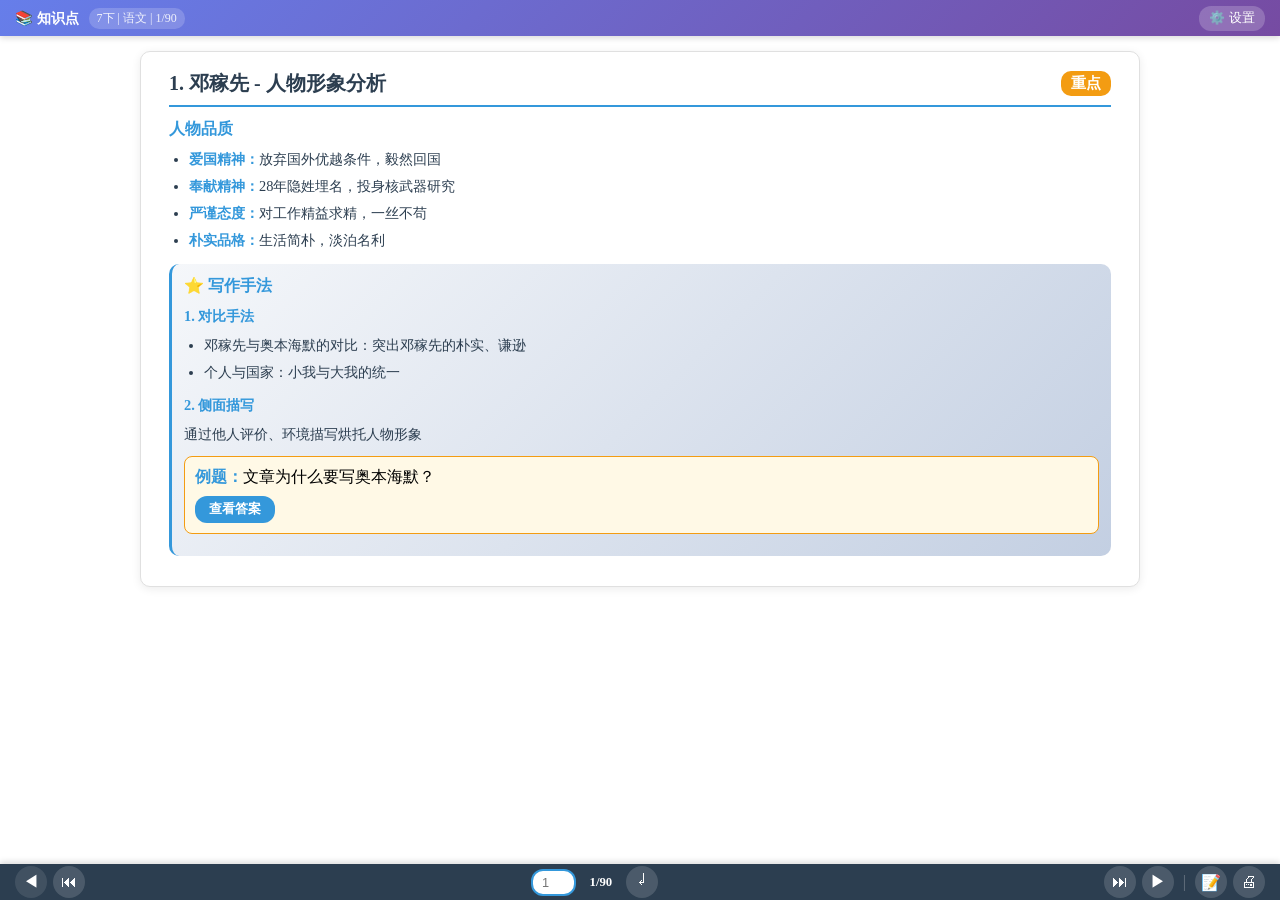
==== commit 31fbb515: "refactor: 重组目录结构 - 数据移到data/，新建info-collect信息收集目录" ====
--- a/index.html
+++ b/index.html
@@ -72,11 +72,11 @@
     </div>
 
     <!-- 加载知识点库 -->
-    <script src="grade7b-chinese.js?v=3"></script>
-    <script src="grade7b-math.js?v=2"></script>
-    <script src="grade7b-english.js?v=2"></script>
-    <script src="grade7b-history.js?v=3"></script>
-    <script src="grade7b-geography.js?v=2"></script>
+    <script src="data/grade7b-chinese.js?v=3"></script>
+    <script src="data/grade7b-math.js?v=2"></script>
+    <script src="data/grade7b-english.js?v=2"></script>
+    <script src="data/grade7b-history.js?v=3"></script>
+    <script src="data/grade7b-geography.js?v=2"></script>
 
     <!-- 模块化脚本 -->
     <script src="js/utils.js"></script>
